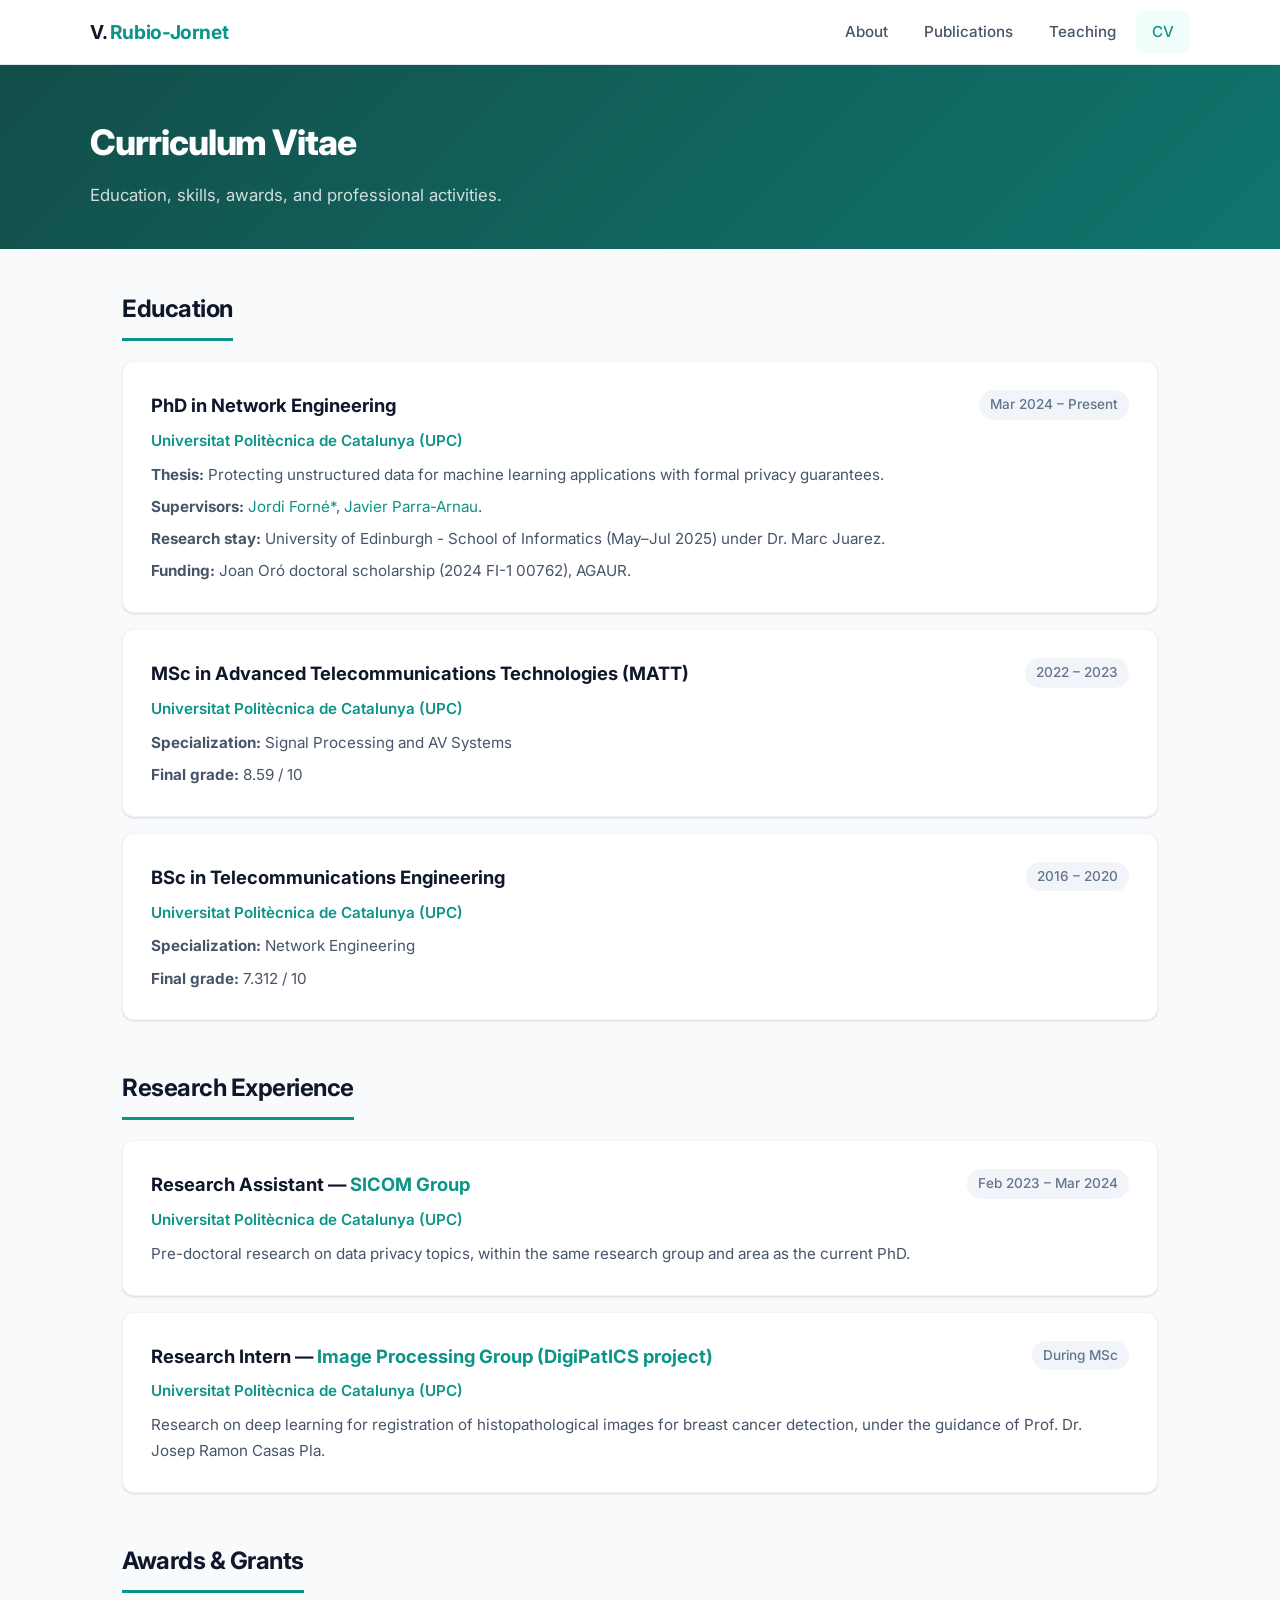
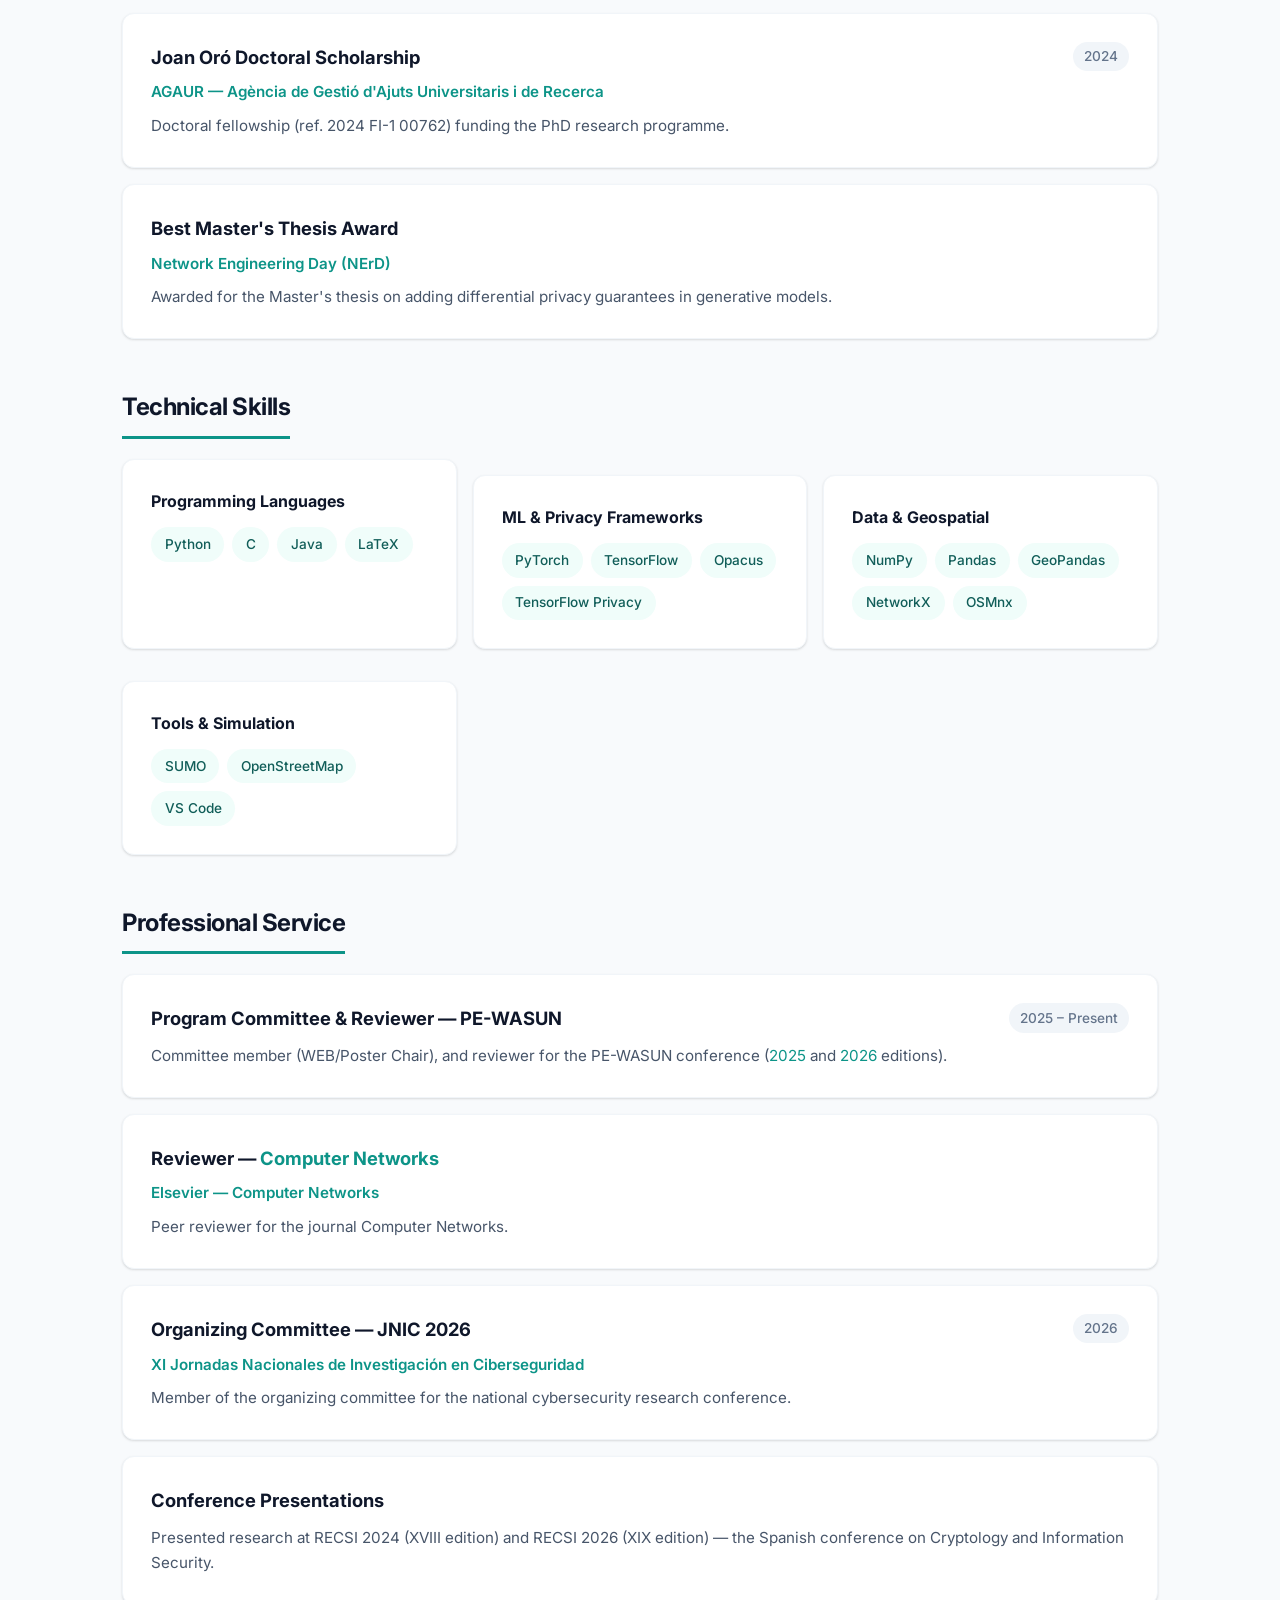
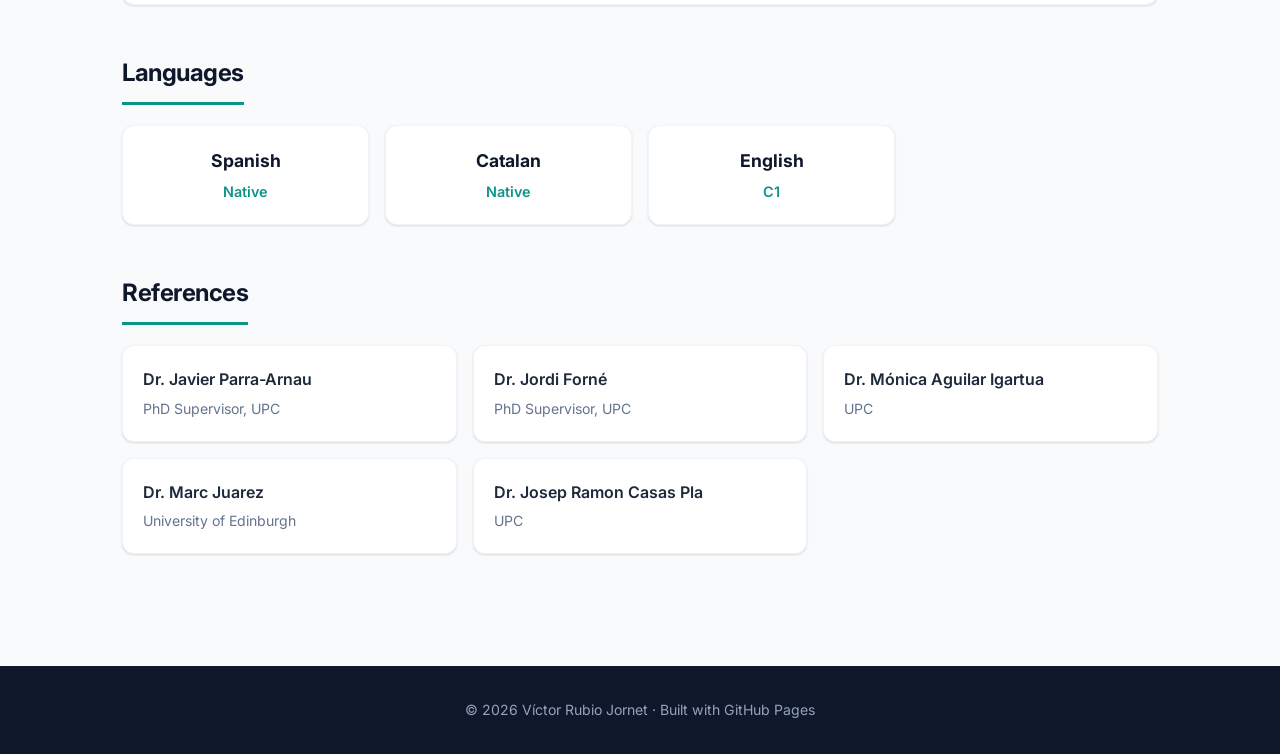
==== cv.html @ 9bb1a93b "first commit" ====
<!DOCTYPE html>
<html lang="en">
<head>
  <meta charset="UTF-8">
  <meta name="viewport" content="width=device-width, initial-scale=1.0">
  <title>CV — Víctor Rubio Jornet</title>
  <meta name="description" content="Curriculum Vitae of Víctor Rubio Jornet — education, skills, awards, and professional service.">
  <link rel="preconnect" href="https://fonts.googleapis.com">
  <link rel="preconnect" href="https://fonts.gstatic.com" crossorigin>
  <link href="https://fonts.googleapis.com/css2?family=Inter:wght@400;500;600;700;800&display=swap" rel="stylesheet">
  <link rel="stylesheet" href="style.css">
</head>
<body>

  <!-- Navbar -->
  <nav class="navbar">
    <div class="navbar-inner">
      <a href="index.html" class="navbar-brand">V. <span>Rubio-Jornet</span></a>
      <button class="hamburger" onclick="document.querySelector('.navbar-links').classList.toggle('open')" aria-label="Toggle menu">
        <span></span><span></span><span></span>
      </button>
      <ul class="navbar-links">
        <li><a href="index.html">About</a></li>
        <li><a href="publications.html">Publications</a></li>
        <li><a href="teaching.html">Teaching</a></li>
        <li><a href="cv.html" class="active">CV</a></li>
      </ul>
    </div>
  </nav>

  <!-- Page Header -->
  <header class="page-header">
    <div class="page-header-inner">
      <h1>Curriculum Vitae</h1>
      <p>Education, skills, awards, and professional activities.</p>
    </div>
  </header>

  <!-- Main -->
  <main class="main">

    <!-- Education -->
    <section class="section fade-in">
      <h2 class="section-title">Education</h2>

      <div class="card">
        <div class="card-header">
          <div>
            <h3>PhD in Network Engineering</h3>
            <p class="institution">Universitat Politècnica de Catalunya (UPC)</p>
          </div>
          <span class="date">Mar 2024 – Present</span>
        </div>
        <p><strong>Thesis:</strong> Protecting unstructured data for machine learning applications with formal privacy guarantees.</p>
        <p><strong>Supervisors:</strong> <a href="https://sites.google.com/site/jordiforne10">Jordi Forné*</a>, <a href="https://javier-parra.staff.upc.edu/index.html">Javier Parra-Arnau</a>.</p>
        <p><strong>Research stay:</strong> University of Edinburgh - School of Informatics (May–Jul 2025) under Dr. Marc Juarez.</p>
        <p><strong>Funding:</strong> Joan Oró doctoral scholarship (2024 FI-1 00762), AGAUR.</p>
      </div>

      <div class="card">
        <div class="card-header">
          <div>
            <h3>MSc in Advanced Telecommunications Technologies (MATT)</h3>
            <p class="institution">Universitat Politècnica de Catalunya (UPC)</p>
          </div>
          <span class="date">2022 – 2023</span>
        </div>
        <p><strong>Specialization:</strong> Signal Processing and AV Systems</p>
        <p><strong>Final grade:</strong> 8.59 / 10</p>
      </div>

      <div class="card">
        <div class="card-header">
          <div>
            <h3>BSc in Telecommunications Engineering</h3>
            <p class="institution">Universitat Politècnica de Catalunya (UPC)</p>
          </div>
          <span class="date">2016 – 2020</span>
        </div>
        <p><strong>Specialization:</strong> Network Engineering</p>
        <p><strong>Final grade:</strong> 7.312 / 10</p>
      </div>
    </section>

    <!-- Research Experience -->
    <section class="section fade-in">
      <h2 class="section-title">Research Experience</h2>

      <div class="card">
        <div class="card-header">
          <div>
            <h3>Research Assistant — <a href="https://siscom.upc.edu/en">SICOM Group</a></h3>
            <p class="institution">Universitat Politècnica de Catalunya (UPC)</p>
          </div>
          <span class="date">Feb 2023 – Mar 2024</span>
        </div>
        <p>Pre-doctoral research on data privacy topics, within the same research group and area as the current PhD.</p>
      </div>

      <div class="card">
        <div class="card-header">
          <div>
            <h3>Research Intern — <a href="https://imatge.upc.edu/web/projects/digipatics-projecte-doptimitzacio-del-diagnostic-anatomopatoleg-en-xarxa-als-hospitals-de"> Image Processing Group (DigiPatICS project)</a></h3>
            <p class="institution">Universitat Politècnica de Catalunya (UPC)</p>
          </div>
          <span class="date">During MSc</span>
        </div>
        <p>Research on deep learning for registration of histopathological images for breast cancer detection, under the guidance of Prof. Dr. Josep Ramon Casas Pla.</p>
      </div>
    </section>

    <!-- Awards & Grants -->
    <section class="section fade-in">
      <h2 class="section-title">Awards &amp; Grants</h2>

      <div class="card">
        <div class="card-header">
          <div>
            <h3>Joan Oró Doctoral Scholarship</h3>
            <p class="institution">AGAUR — Agència de Gestió d'Ajuts Universitaris i de Recerca</p>
          </div>
          <span class="date">2024</span>
        </div>
        <p>Doctoral fellowship (ref. 2024 FI-1 00762) funding the PhD research programme.</p>
      </div>

      <div class="card">
        <div class="card-header">
          <div>
            <h3>Best Master's Thesis Award</h3>
            <p class="institution">Network Engineering Day (NErD)</p>
          </div>
        </div>
        <p>Awarded for the Master's thesis on adding differential privacy guarantees in generative models.</p>
      </div>
    </section>

    <!-- Technical Skills -->
    <section class="section fade-in">
      <h2 class="section-title">Technical Skills</h2>
      <div class="skills-grid">
        <div class="card skill-category">
          <h4>Programming Languages</h4>
          <div class="skill-tags">
            <span class="skill-tag">Python</span>
            <span class="skill-tag">C</span>
            <span class="skill-tag">Java</span>
            <span class="skill-tag">LaTeX</span>
          </div>
        </div>
        <div class="card skill-category">
          <h4>ML &amp; Privacy Frameworks</h4>
          <div class="skill-tags">
            <span class="skill-tag">PyTorch</span>
            <span class="skill-tag">TensorFlow</span>
            <span class="skill-tag">Opacus</span>
            <span class="skill-tag">TensorFlow Privacy</span>
          </div>
        </div>
        <div class="card skill-category">
          <h4>Data &amp; Geospatial</h4>
          <div class="skill-tags">
            <span class="skill-tag">NumPy</span>
            <span class="skill-tag">Pandas</span>
            <span class="skill-tag">GeoPandas</span>
            <span class="skill-tag">NetworkX</span>
            <span class="skill-tag">OSMnx</span>
          </div>
        </div>
        <div class="card skill-category">
          <h4>Tools &amp; Simulation</h4>
          <div class="skill-tags">
            <span class="skill-tag">SUMO</span>
            <span class="skill-tag">OpenStreetMap</span>
            <span class="skill-tag">VS Code</span>
          </div>
        </div>
      </div>
    </section>

    <!-- Professional Service -->
    <section class="section fade-in">
      <h2 class="section-title">Professional Service</h2>

      <div class="card">
        <div class="card-header">
          <div>
            <h3>Program Committee &amp; Reviewer — PE-WASUN</h3>
          </div>
          <span class="date">2025 – Present</span>
        </div>
        <p>Committee member (WEB/Poster Chair), and reviewer for the PE-WASUN conference (<a href="http://pewasun.upc.edu/PEWASUN2025/">2025</a> and <a href="http://pewasun.upc.edu/PEWASUN2026/Pewasun2026.html">2026</a> editions).</p>
      </div>

      <div class="card">
        <div class="card-header">
          <div>
            <h3>Reviewer — <a href="https://www.sciencedirect.com/journal/computer-networks">Computer Networks</a></h3>
            <p class="institution"><a href="https://www.sciencedirect.com/journal/computer-networks" target="_blank" rel="noopener">Elsevier — Computer Networks</a></p>
          </div>
        </div>
        <p>Peer reviewer for the journal Computer Networks.</p>
      </div>

      <div class="card">
        <div class="card-header">
          <div>
            <h3>Organizing Committee — JNIC 2026</h3>
            <p class="institution"><a href="https://www.incibe.es/eventos/JNIC/JNIC2026">XI Jornadas Nacionales de Investigación en Ciberseguridad</a></p>
          </div>
          <span class="date">2026</span>
        </div>
        <p>Member of the organizing committee for the national cybersecurity research conference.</p>
      </div>

      <div class="card">
        <div class="card-header">
          <div>
            <h3>Conference Presentations</h3>
          </div>
        </div>
        <p>Presented research at RECSI 2024 (XVIII edition) and RECSI 2026 (XIX edition) — the Spanish conference on Cryptology and Information Security.</p>
      </div>
    </section>

    <!-- Languages -->
    <section class="section fade-in">
      <h2 class="section-title">Languages</h2>
      <div class="lang-grid">
        <div class="lang-item">
          <p class="lang-name">Spanish</p>
          <p class="lang-level">Native</p>
        </div>
        <div class="lang-item">
          <p class="lang-name">Catalan</p>
          <p class="lang-level">Native</p>
        </div>
        <div class="lang-item">
          <p class="lang-name">English</p>
          <p class="lang-level">C1</p>
        </div>
      </div>
    </section>

    <!-- References -->
    <section class="section fade-in">
      <h2 class="section-title">References</h2>
      <div class="ref-grid">
        <div class="ref-item">
          Dr. Javier Parra-Arnau
          <p class="ref-role">PhD Supervisor, UPC</p>
        </div>
        <div class="ref-item">
          Dr. Jordi Forné
          <p class="ref-role">PhD Supervisor, UPC</p>
        </div>
        <div class="ref-item">
          Dr. Mónica Aguilar Igartua
          <p class="ref-role">UPC</p>
        </div>
        <div class="ref-item">
          Dr. Marc Juarez
          <p class="ref-role">University of Edinburgh</p>
        </div>
        <div class="ref-item">
          Dr. Josep Ramon Casas Pla
          <p class="ref-role">UPC</p>
        </div>
      </div>
    </section>

  </main>

  <!-- Footer -->
  <footer class="footer">
    <p>&copy; 2026 Víctor Rubio Jornet · Built with GitHub Pages</p>
  </footer>

  <script>
    const observer = new IntersectionObserver((entries) => {
      entries.forEach(entry => {
        if (entry.isIntersecting) entry.target.classList.add('visible');
      });
    }, { threshold: 0.1 });
    document.querySelectorAll('.fade-in').forEach(el => observer.observe(el));
  </script>

</body>
</html>
---- style.css ----
/* ===== Reset & Base ===== */
*,
*::before,
*::after {
  margin: 0;
  padding: 0;
  box-sizing: border-box;
}

:root {
  --teal-50: #f0fdfa;
  --teal-100: #ccfbf1;
  --teal-200: #99f6e4;
  --teal-400: #2dd4bf;
  --teal-500: #14b8a6;
  --teal-600: #0d9488;
  --teal-700: #0f766e;
  --teal-800: #115e59;
  --teal-900: #134e4a;

  --slate-50: #f8fafc;
  --slate-100: #f1f5f9;
  --slate-200: #e2e8f0;
  --slate-300: #cbd5e1;
  --slate-400: #94a3b8;
  --slate-500: #64748b;
  --slate-600: #475569;
  --slate-700: #334155;
  --slate-800: #1e293b;
  --slate-900: #0f172a;

  --bg: #ffffff;
  --bg-alt: var(--slate-50);
  --text: var(--slate-800);
  --text-muted: var(--slate-500);
  --accent: var(--teal-600);
  --accent-hover: var(--teal-700);
  --accent-light: var(--teal-50);
  --card-shadow: 0 1px 3px rgba(0, 0, 0, 0.08), 0 1px 2px rgba(0, 0, 0, 0.06);
  --card-shadow-hover: 0 10px 25px rgba(0, 0, 0, 0.1), 0 4px 10px rgba(0, 0, 0, 0.06);
  --transition: 0.3s ease;
  --radius: 12px;
  --max-width: 1100px;
}

html {
  scroll-behavior: smooth;
}

body {
  font-family: 'Inter', 'Segoe UI', system-ui, -apple-system, sans-serif;
  color: var(--text);
  background: var(--bg-alt);
  line-height: 1.7;
  font-size: 16px;
}

a {
  color: var(--accent);
  text-decoration: none;
  transition: color var(--transition);
}

a:hover {
  color: var(--accent-hover);
}

img {
  max-width: 100%;
  display: block;
}

/* ===== Navbar ===== */
.navbar {
  position: sticky;
  top: 0;
  z-index: 100;
  background: rgba(255, 255, 255, 0.92);
  backdrop-filter: blur(12px);
  -webkit-backdrop-filter: blur(12px);
  border-bottom: 1px solid var(--slate-200);
  padding: 0 2rem;
}

.navbar-inner {
  max-width: var(--max-width);
  margin: 0 auto;
  display: flex;
  align-items: center;
  justify-content: space-between;
  height: 64px;
}

.navbar-brand {
  font-weight: 700;
  font-size: 1.2rem;
  color: var(--slate-900);
  letter-spacing: -0.02em;
}

.navbar-brand span {
  color: var(--accent);
}

.navbar-links {
  display: flex;
  gap: 0.25rem;
  list-style: none;
}

.navbar-links a {
  display: block;
  padding: 0.5rem 1rem;
  color: var(--slate-600);
  font-weight: 500;
  font-size: 0.95rem;
  border-radius: 8px;
  transition: background var(--transition), color var(--transition);
}

.navbar-links a:hover,
.navbar-links a.active {
  color: var(--accent);
  background: var(--accent-light);
}

.hamburger {
  display: none;
  background: none;
  border: none;
  cursor: pointer;
  padding: 0.5rem;
}

.hamburger span {
  display: block;
  width: 24px;
  height: 2px;
  background: var(--slate-700);
  margin: 5px 0;
  border-radius: 2px;
  transition: var(--transition);
}

/* ===== Hero Section (Home page) ===== */
.hero {
  background: linear-gradient(135deg, var(--teal-900) 0%, var(--teal-700) 50%, var(--teal-600) 100%);
  color: #fff;
  padding: 5rem 2rem 4rem;
}

.hero-inner {
  max-width: var(--max-width);
  margin: 0 auto;
  display: flex;
  align-items: center;
  gap: 3rem;
}

.hero-photo {
  flex-shrink: 0;
  width: 200px;
  height: 200px;
  border-radius: 50%;
  background: rgba(255, 255, 255, 0.15);
  border: 4px solid rgba(255, 255, 255, 0.3);
  display: flex;
  align-items: center;
  justify-content: center;
  overflow: hidden;
}

.hero-photo img {
  width: 100%;
  height: 100%;
  object-fit: cover;
}

.hero-photo .placeholder-text {
  font-size: 0.85rem;
  opacity: 0.7;
  text-align: center;
  padding: 1rem;
}

.hero-text h1 {
  font-size: 2.5rem;
  font-weight: 800;
  letter-spacing: -0.03em;
  margin-bottom: 0.3rem;
}

.hero-text .subtitle {
  font-size: 1.15rem;
  opacity: 0.9;
  margin-bottom: 0.5rem;
  font-weight: 400;
}

.hero-text .affiliation {
  font-size: 0.95rem;
  opacity: 0.75;
  margin-bottom: 1.5rem;
}

.hero-links {
  display: flex;
  gap: 0.75rem;
  flex-wrap: wrap;
}

.hero-links a {
  display: inline-flex;
  align-items: center;
  gap: 0.4rem;
  padding: 0.5rem 1rem;
  background: rgba(255, 255, 255, 0.15);
  color: #fff;
  border-radius: 8px;
  font-size: 0.9rem;
  font-weight: 500;
  transition: background var(--transition);
  border: 1px solid rgba(255, 255, 255, 0.2);
}

.hero-links a:hover {
  background: rgba(255, 255, 255, 0.25);
  color: #fff;
}

/* ===== Page Header (non-home pages) ===== */
.page-header {
  background: linear-gradient(135deg, var(--teal-900) 0%, var(--teal-700) 100%);
  color: #fff;
  padding: 3rem 2rem 2.5rem;
}

.page-header-inner {
  max-width: var(--max-width);
  margin: 0 auto;
}

.page-header h1 {
  font-size: 2.2rem;
  font-weight: 800;
  letter-spacing: -0.03em;
}

.page-header p {
  opacity: 0.8;
  margin-top: 0.5rem;
  font-size: 1.05rem;
}

/* ===== Main Content ===== */
.main {
  max-width: var(--max-width);
  margin: 0 auto;
  padding: 2.5rem 2rem 4rem;
}

/* ===== Section ===== */
.section {
  margin-bottom: 3rem;
}

.section-title {
  font-size: 1.5rem;
  font-weight: 700;
  color: var(--slate-900);
  margin-bottom: 1.25rem;
  padding-bottom: 0.5rem;
  border-bottom: 3px solid var(--accent);
  display: inline-block;
  letter-spacing: -0.02em;
}

/* ===== Cards ===== */
.card {
  background: var(--bg);
  border-radius: var(--radius);
  padding: 1.75rem;
  box-shadow: var(--card-shadow);
  transition: box-shadow var(--transition), transform var(--transition);
  border: 1px solid var(--slate-100);
}

.card:hover {
  box-shadow: var(--card-shadow-hover);
  transform: translateY(-2px);
}

.card + .card {
  margin-top: 1rem;
}

.card-header {
  display: flex;
  justify-content: space-between;
  align-items: flex-start;
  gap: 1rem;
  margin-bottom: 0.5rem;
}

.card h3 {
  font-size: 1.15rem;
  font-weight: 700;
  color: var(--slate-900);
}

.card .date {
  font-size: 0.85rem;
  color: var(--text-muted);
  white-space: nowrap;
  font-weight: 500;
  background: var(--slate-100);
  padding: 0.2rem 0.7rem;
  border-radius: 20px;
}

.card .institution {
  color: var(--accent);
  font-weight: 600;
  font-size: 0.95rem;
}

.card p {
  color: var(--slate-600);
  margin-top: 0.4rem;
  font-size: 0.95rem;
}

/* ===== Publication Card ===== */
.pub-card {
  border-left: 4px solid var(--accent);
}

.pub-card .pub-title {
  font-weight: 700;
  color: var(--slate-900);
  font-size: 1.05rem;
}

.pub-card .pub-authors {
  color: var(--slate-600);
  font-size: 0.9rem;
  margin-top: 0.25rem;
}

.pub-card .pub-venue {
  color: var(--text-muted);
  font-size: 0.88rem;
  font-style: italic;
  margin-top: 0.2rem;
}

.pub-badge {
  display: inline-block;
  font-size: 0.75rem;
  font-weight: 600;
  padding: 0.2rem 0.6rem;
  border-radius: 20px;
  margin-top: 0.5rem;
}

.pub-badge.published {
  background: var(--teal-100);
  color: var(--teal-800);
}

.pub-badge.review {
  background: #fef3c7;
  color: #92400e;
}

/* ===== Skills Grid ===== */
.skills-grid {
  display: grid;
  grid-template-columns: repeat(auto-fill, minmax(280px, 1fr));
  gap: 1rem;
}

.skill-category h4 {
  font-weight: 700;
  color: var(--slate-900);
  margin-bottom: 0.75rem;
  font-size: 1rem;
}

.skill-tags {
  display: flex;
  flex-wrap: wrap;
  gap: 0.5rem;
}

.skill-tag {
  display: inline-block;
  padding: 0.35rem 0.85rem;
  background: var(--accent-light);
  color: var(--teal-800);
  border-radius: 20px;
  font-size: 0.85rem;
  font-weight: 500;
  transition: background var(--transition), transform var(--transition);
}

.skill-tag:hover {
  background: var(--teal-100);
  transform: translateY(-1px);
}

/* ===== Languages ===== */
.lang-grid {
  display: grid;
  grid-template-columns: repeat(auto-fill, minmax(200px, 1fr));
  gap: 1rem;
}

.lang-item {
  background: var(--bg);
  border-radius: var(--radius);
  padding: 1.25rem;
  text-align: center;
  box-shadow: var(--card-shadow);
  border: 1px solid var(--slate-100);
}

.lang-item .lang-name {
  font-weight: 700;
  font-size: 1.1rem;
  color: var(--slate-900);
}

.lang-item .lang-level {
  color: var(--accent);
  font-weight: 600;
  font-size: 0.9rem;
  margin-top: 0.25rem;
}

/* ===== References ===== */
.ref-grid {
  display: grid;
  grid-template-columns: repeat(auto-fill, minmax(250px, 1fr));
  gap: 1rem;
}

.ref-item {
  background: var(--bg);
  border-radius: var(--radius);
  padding: 1.25rem;
  box-shadow: var(--card-shadow);
  border: 1px solid var(--slate-100);
  font-weight: 600;
  color: var(--slate-800);
}

.ref-item .ref-role {
  font-weight: 400;
  font-size: 0.88rem;
  color: var(--text-muted);
  margin-top: 0.2rem;
}

/* ===== Bio Section ===== */
.bio-placeholder {
  background: var(--bg);
  border-radius: var(--radius);
  padding: 2rem;
  border: 2px dashed var(--slate-300);
  color: var(--text-muted);
  text-align: center;
  font-style: italic;
}

/* ===== Footer ===== */
.footer {
  background: var(--slate-900);
  color: var(--slate-400);
  text-align: center;
  padding: 2rem;
  font-size: 0.88rem;
}

.footer a {
  color: var(--teal-400);
}

.footer a:hover {
  color: var(--teal-200);
}

/* ===== Fade-in Animation ===== */
.fade-in {
  opacity: 0;
  transform: translateY(20px);
  transition: opacity 0.6s ease, transform 0.6s ease;
}

.fade-in.visible {
  opacity: 1;
  transform: translateY(0);
}

/* ===== Responsive ===== */
@media (max-width: 768px) {
  .hero-inner {
    flex-direction: column;
    text-align: center;
  }

  .hero-text h1 {
    font-size: 2rem;
  }

  .hero-links {
    justify-content: center;
  }

  .hamburger {
    display: block;
  }

  .navbar-links {
    display: none;
    position: absolute;
    top: 64px;
    left: 0;
    right: 0;
    background: rgba(255, 255, 255, 0.98);
    backdrop-filter: blur(12px);
    flex-direction: column;
    padding: 1rem;
    border-bottom: 1px solid var(--slate-200);
    box-shadow: 0 4px 12px rgba(0, 0, 0, 0.1);
  }

  .navbar-links.open {
    display: flex;
  }

  .card-header {
    flex-direction: column;
    gap: 0.3rem;
  }

  .page-header h1 {
    font-size: 1.75rem;
  }

  .skills-grid {
    grid-template-columns: 1fr;
  }
}

@media (max-width: 480px) {
  .hero-photo {
    width: 150px;
    height: 150px;
  }

  .hero-text h1 {
    font-size: 1.6rem;
  }

  .main {
    padding: 1.5rem 1rem 3rem;
  }
}
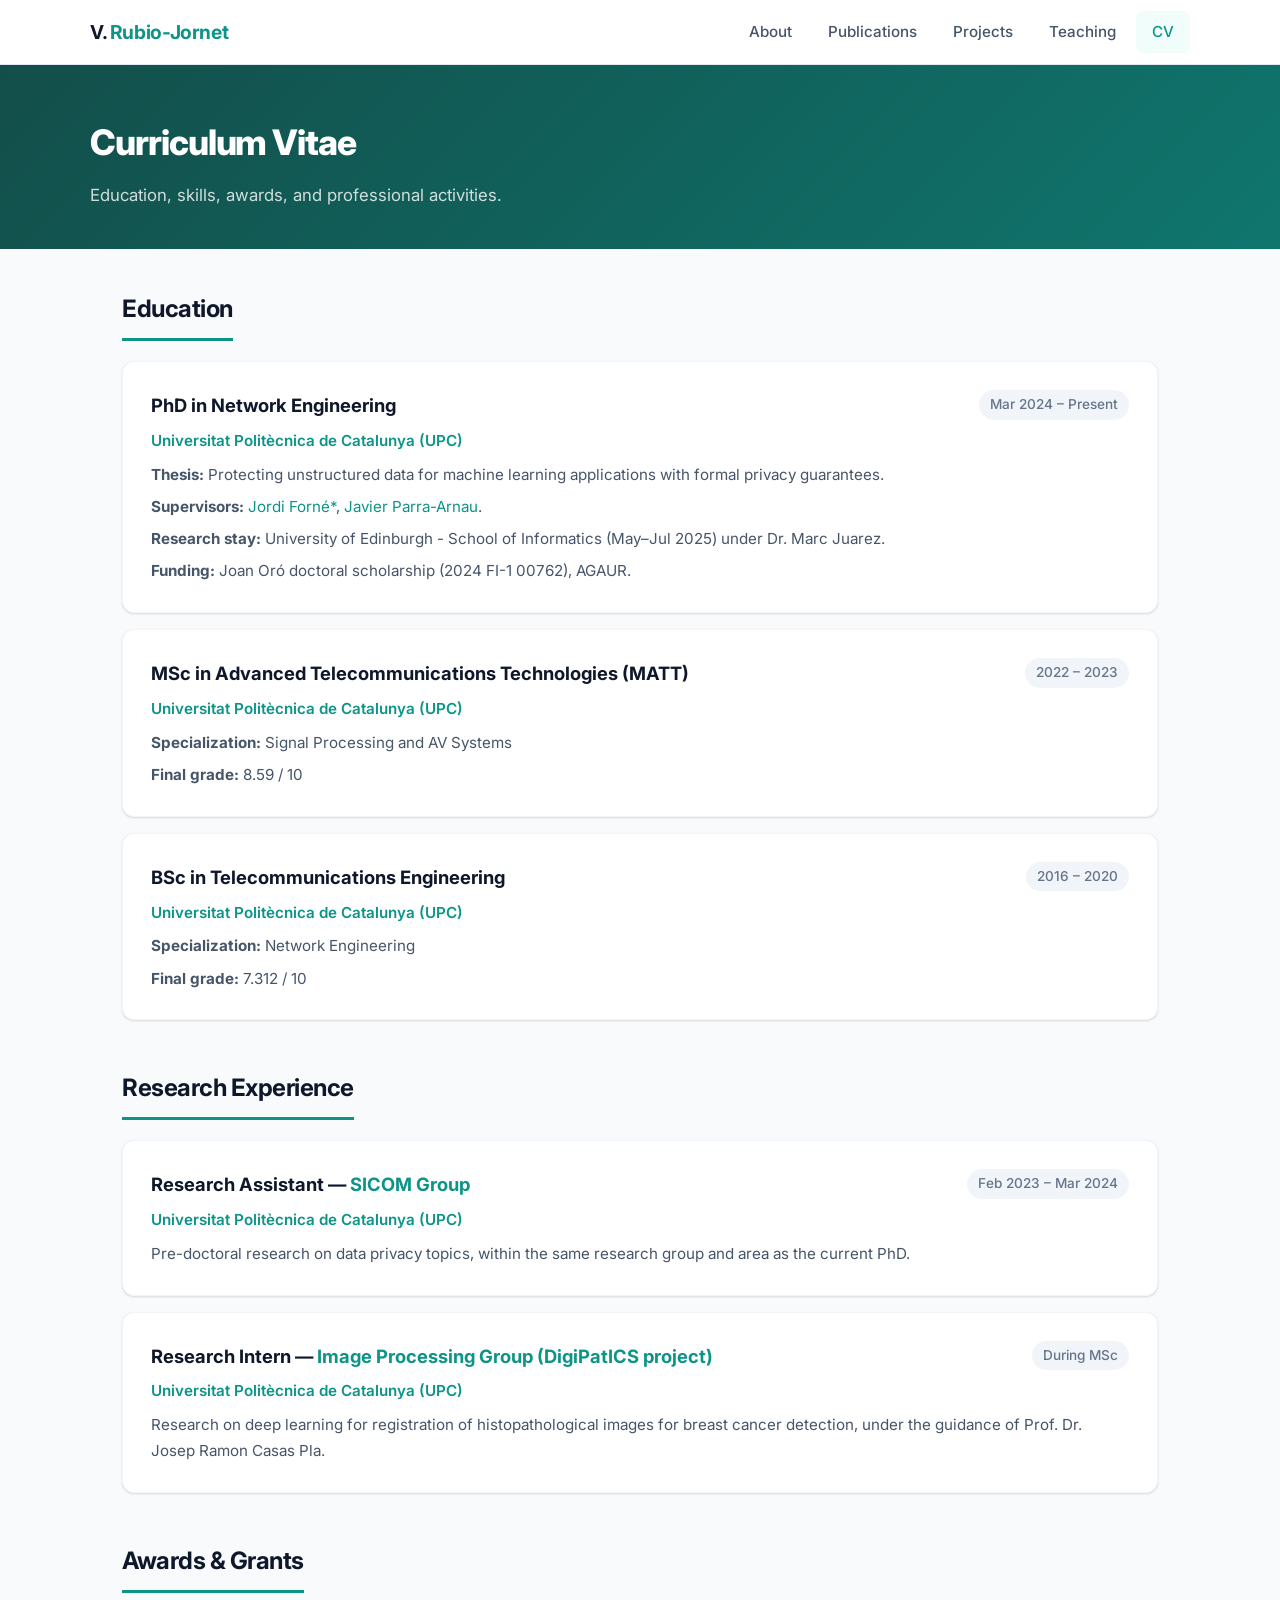
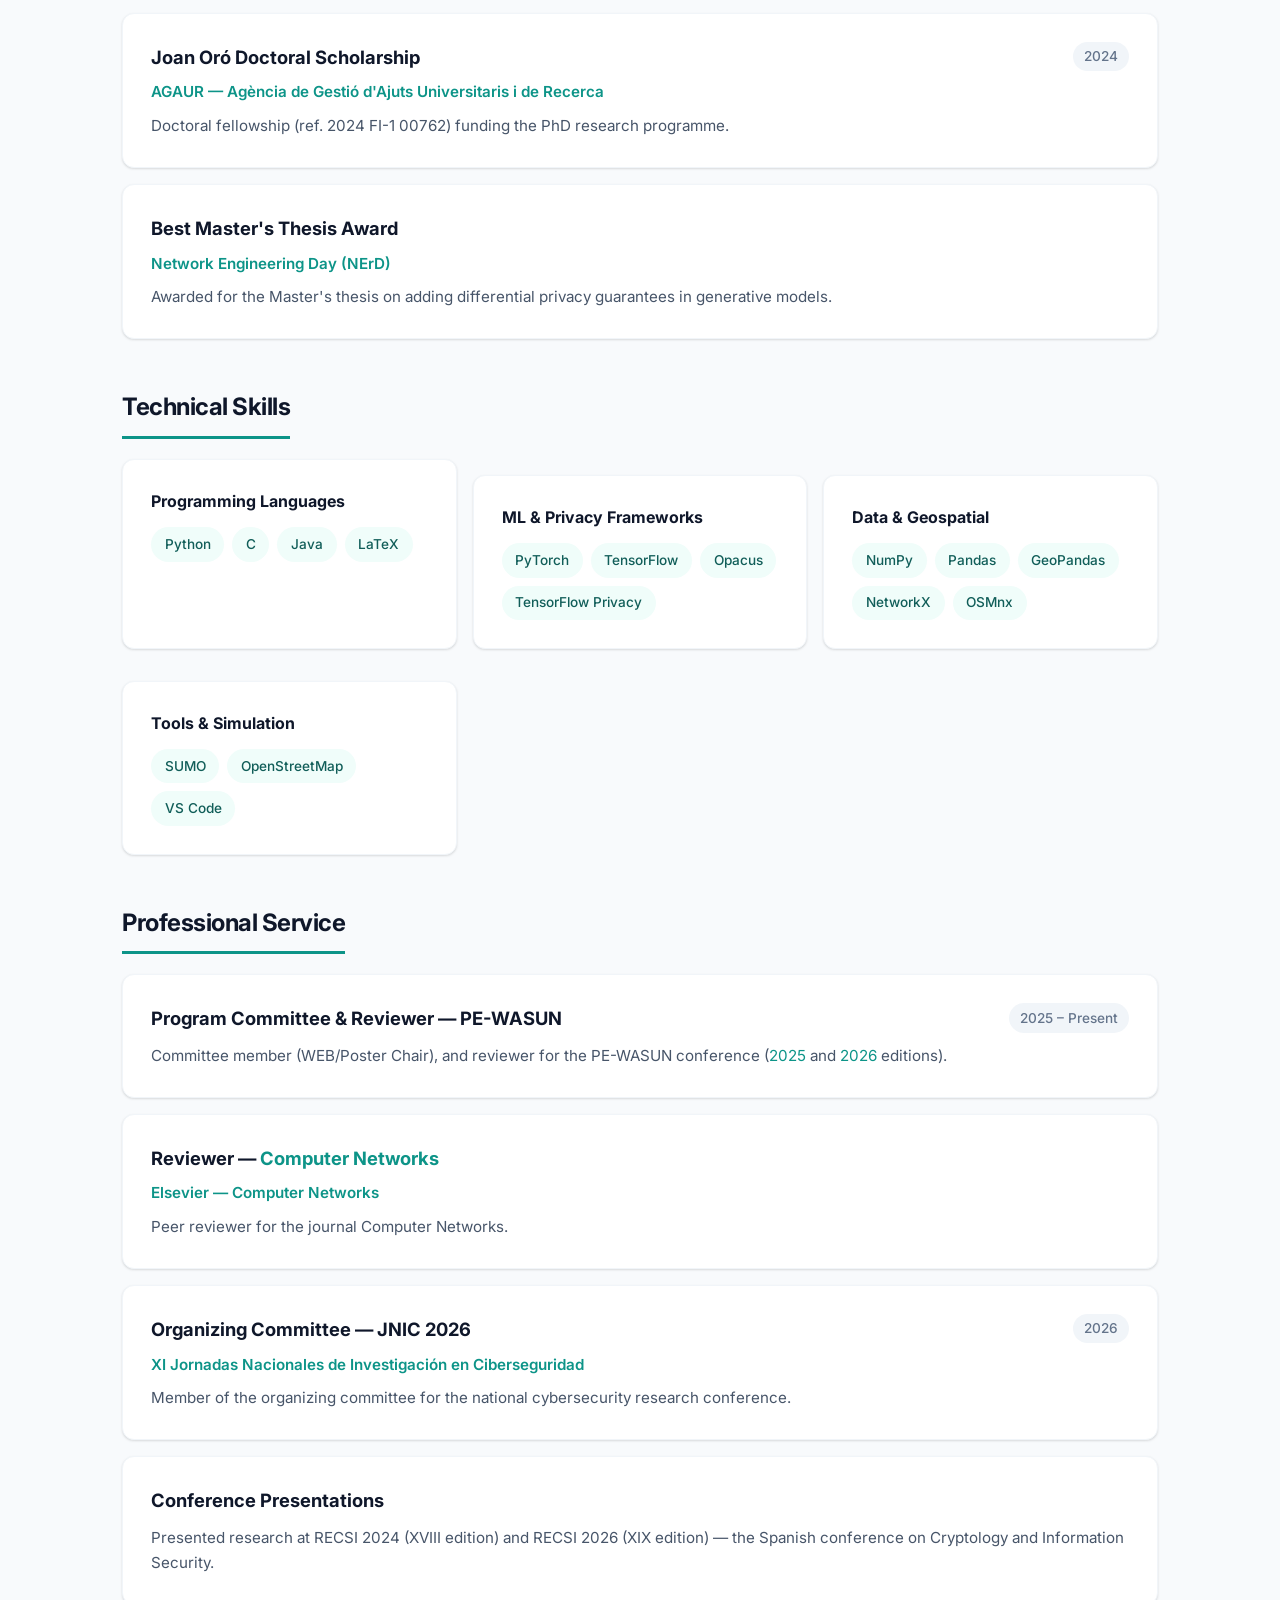
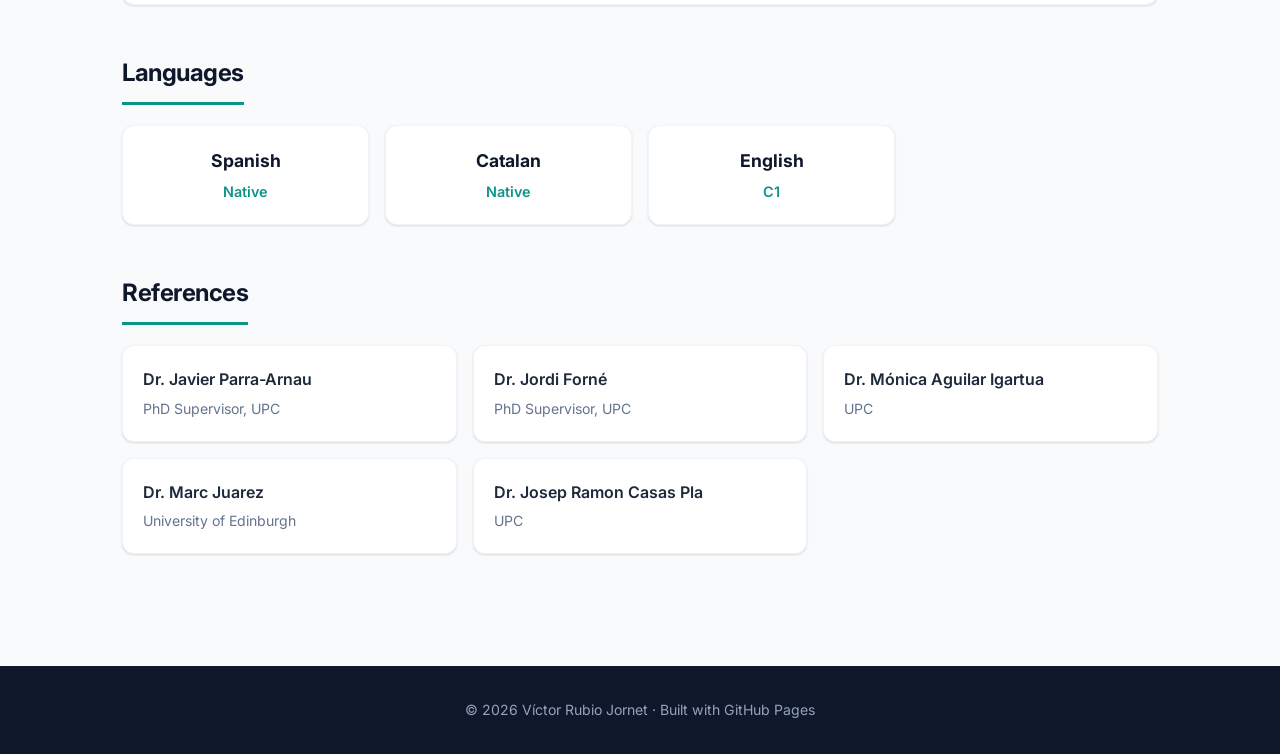
==== commit c1ce1e8b: "Added Projects page Added new page with the projects I have been involved with" ====
--- a/cv.html
+++ b/cv.html
@@ -22,6 +22,7 @@
       <ul class="navbar-links">
         <li><a href="index.html">About</a></li>
         <li><a href="publications.html">Publications</a></li>
+        <li><a href="projects.html">Projects</a></li>
         <li><a href="teaching.html">Teaching</a></li>
         <li><a href="cv.html" class="active">CV</a></li>
       </ul>
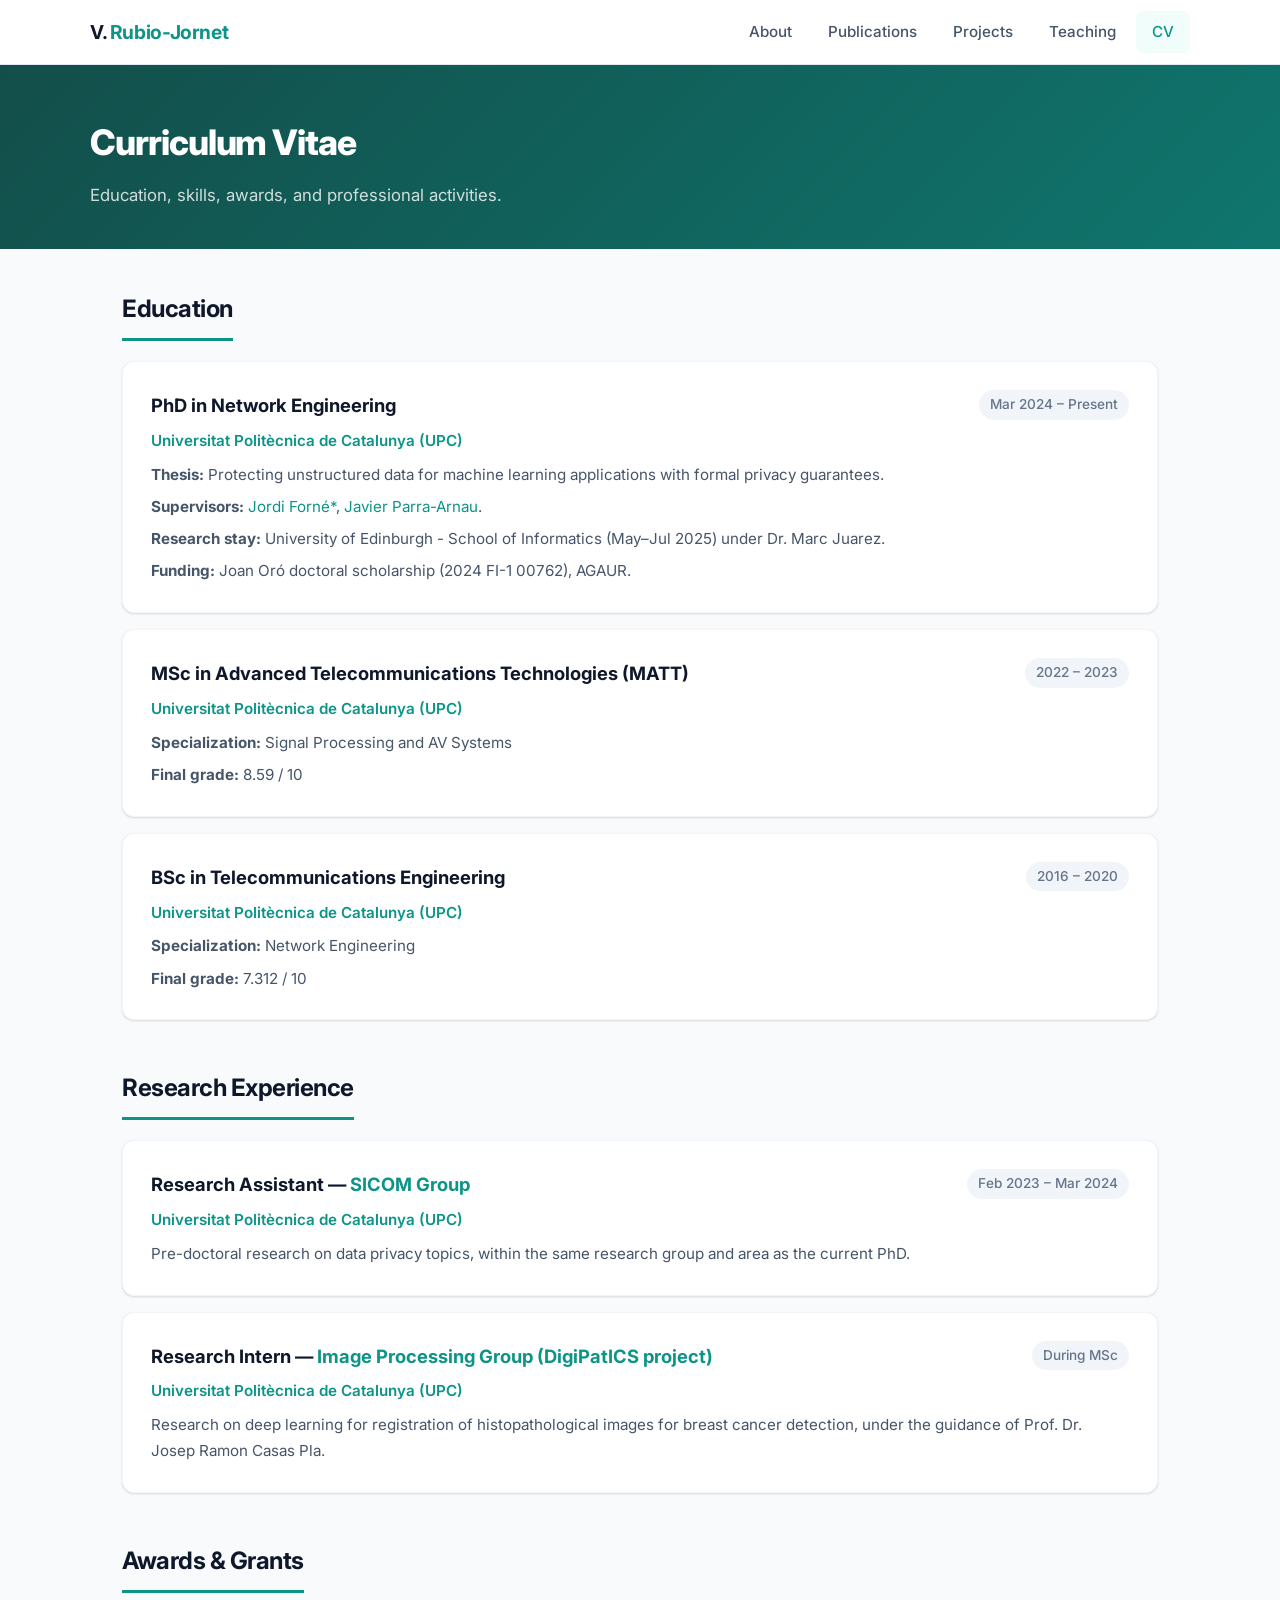
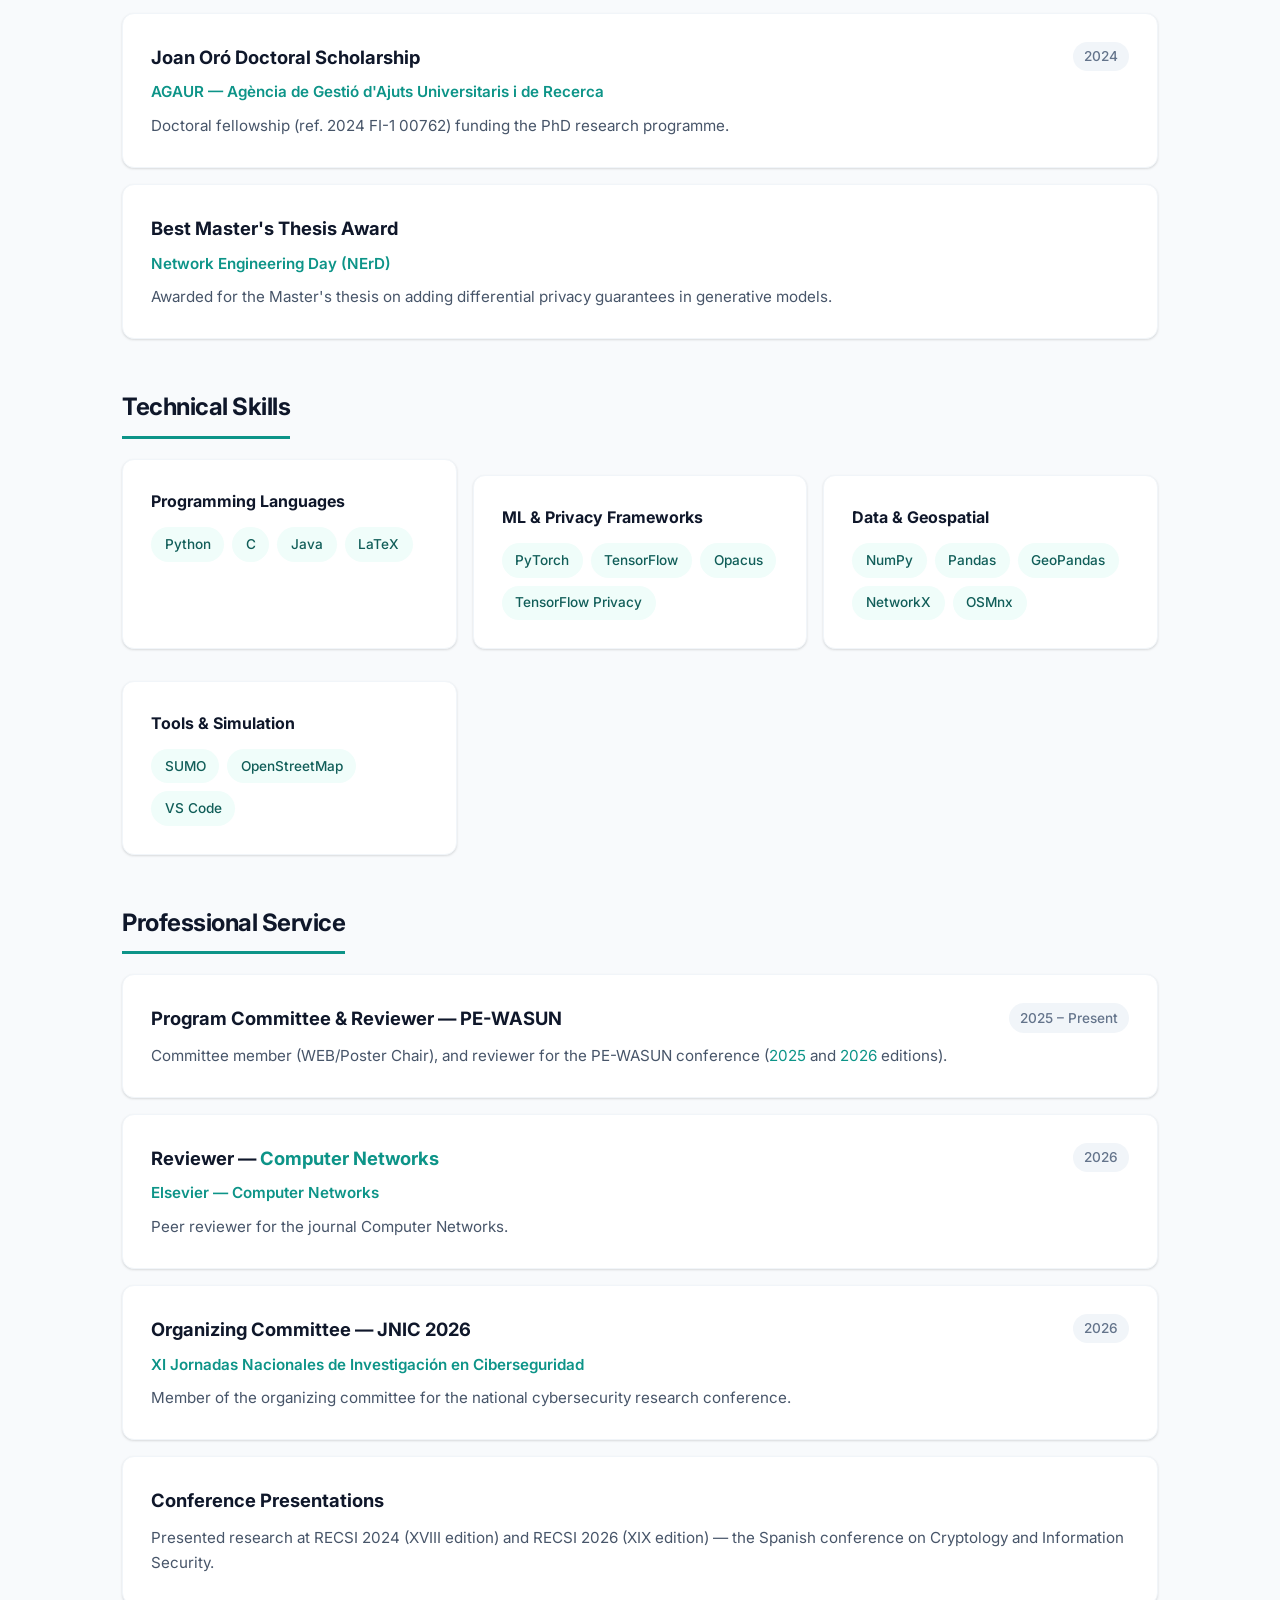
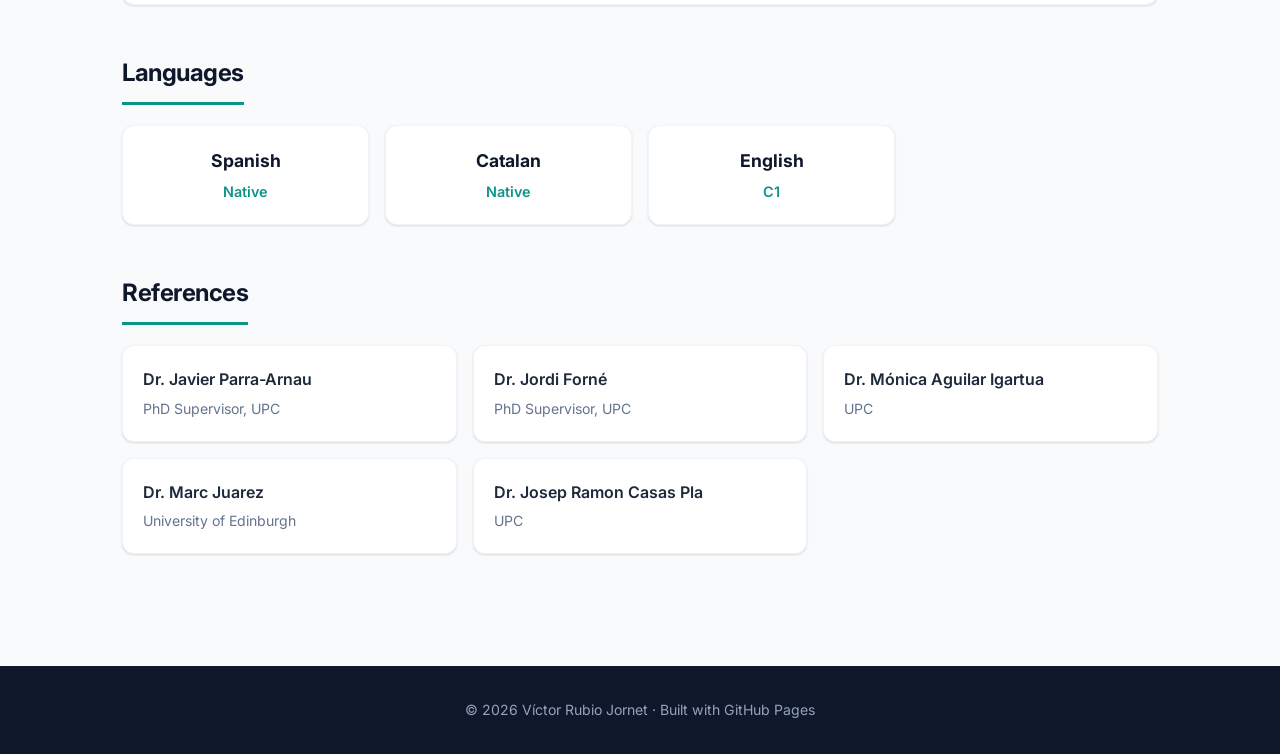
==== commit b8ce7e46: "Changes in CV and Projects CV: Added dates on the reviewr for the CN journal Projects: Added Marc to" ====
--- a/cv.html
+++ b/cv.html
@@ -9,6 +9,7 @@
   <link rel="preconnect" href="https://fonts.gstatic.com" crossorigin>
   <link href="https://fonts.googleapis.com/css2?family=Inter:wght@400;500;600;700;800&display=swap" rel="stylesheet">
   <link rel="stylesheet" href="style.css">
+  <link rel="icon" href="favicon.svg" type="image/svg+xml">
 </head>
 <body>
 
@@ -199,6 +200,7 @@
             <h3>Reviewer — <a href="https://www.sciencedirect.com/journal/computer-networks">Computer Networks</a></h3>
             <p class="institution"><a href="https://www.sciencedirect.com/journal/computer-networks" target="_blank" rel="noopener">Elsevier — Computer Networks</a></p>
           </div>
+          <span class="date">2026</span>
         </div>
         <p>Peer reviewer for the journal Computer Networks.</p>
       </div>
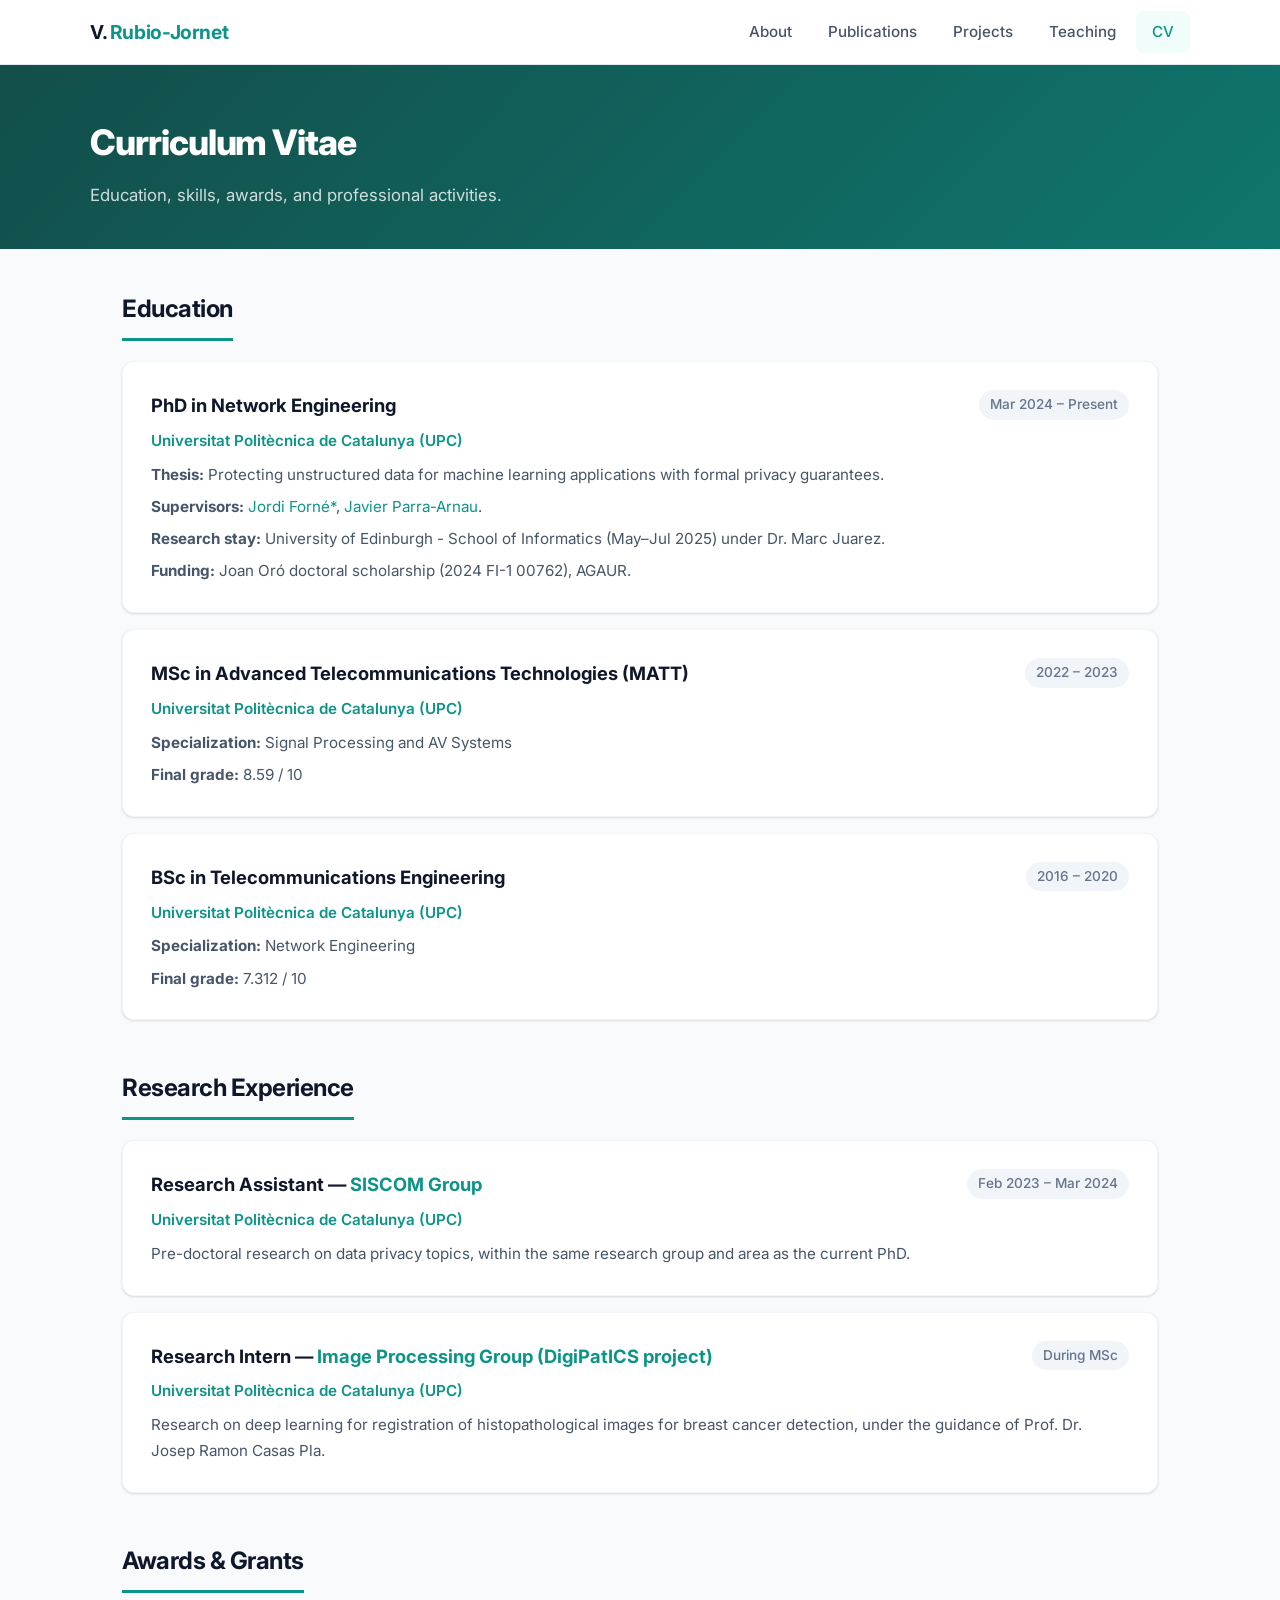
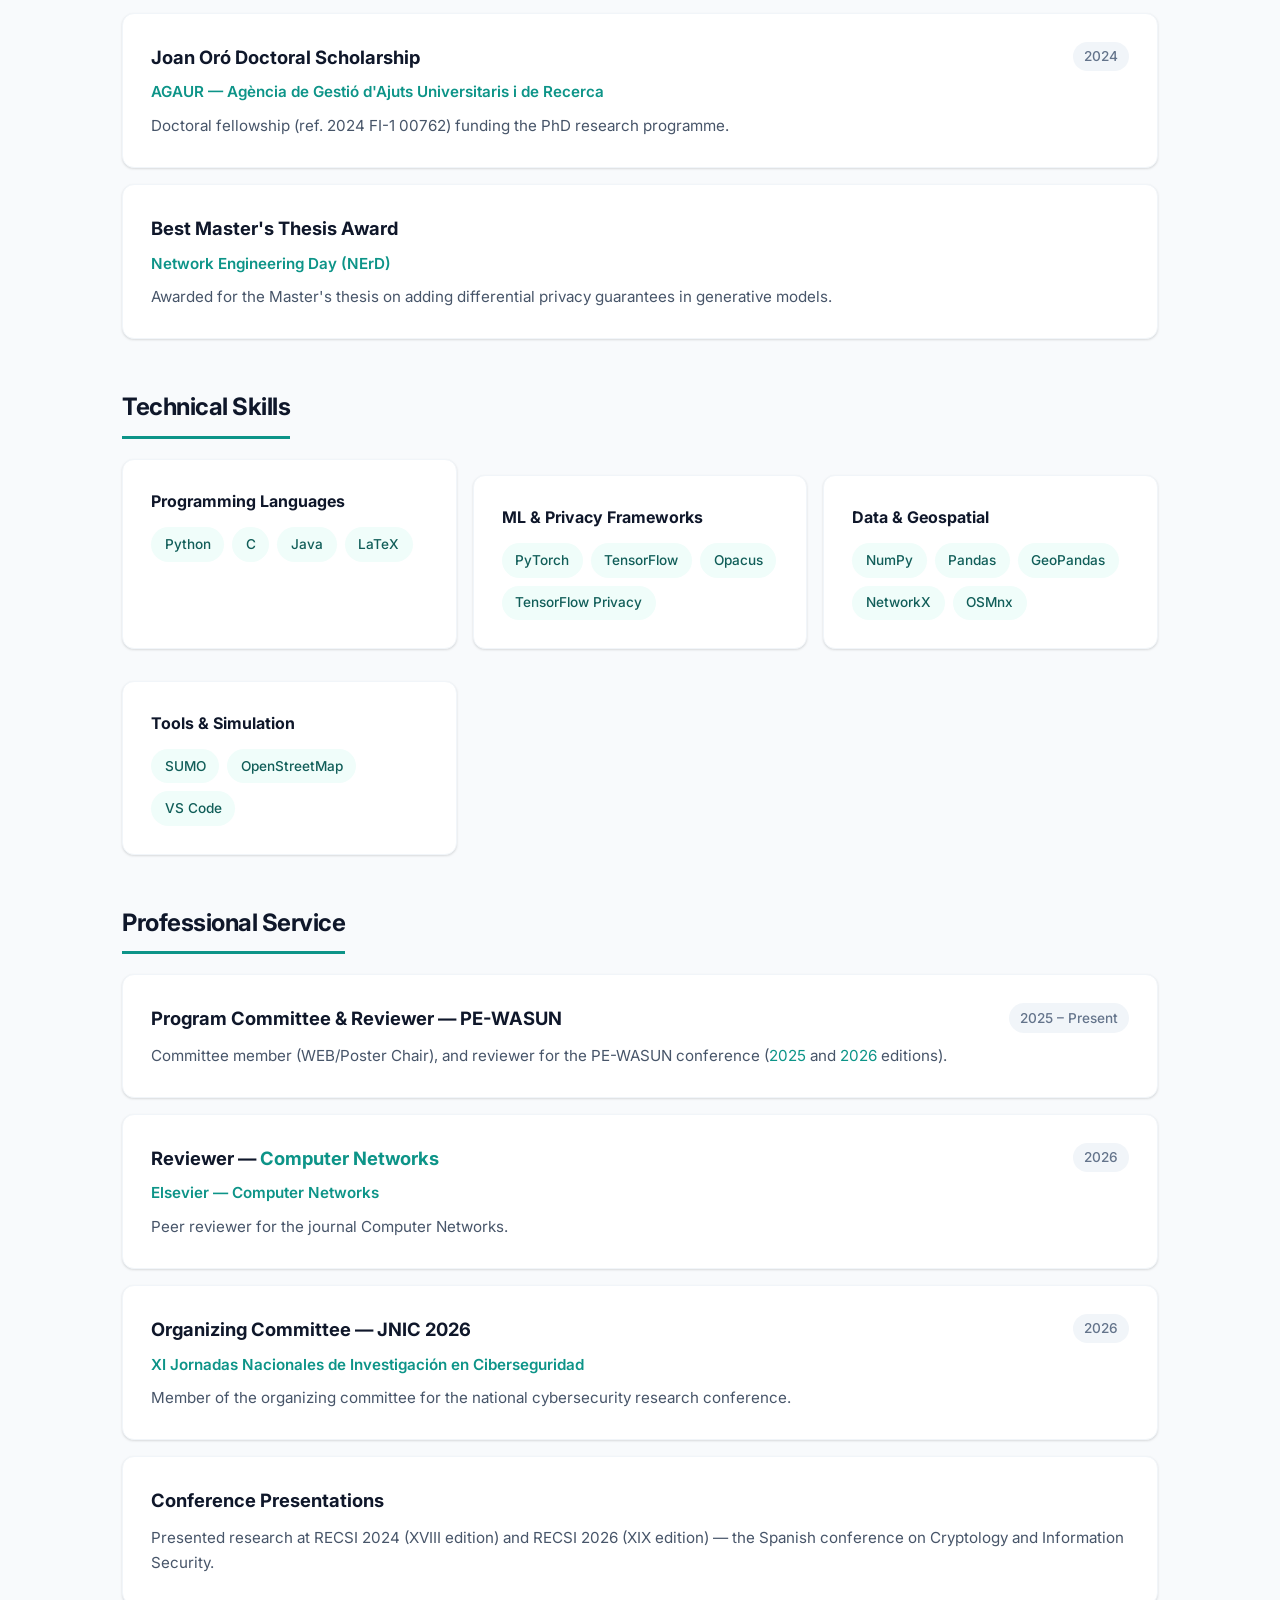
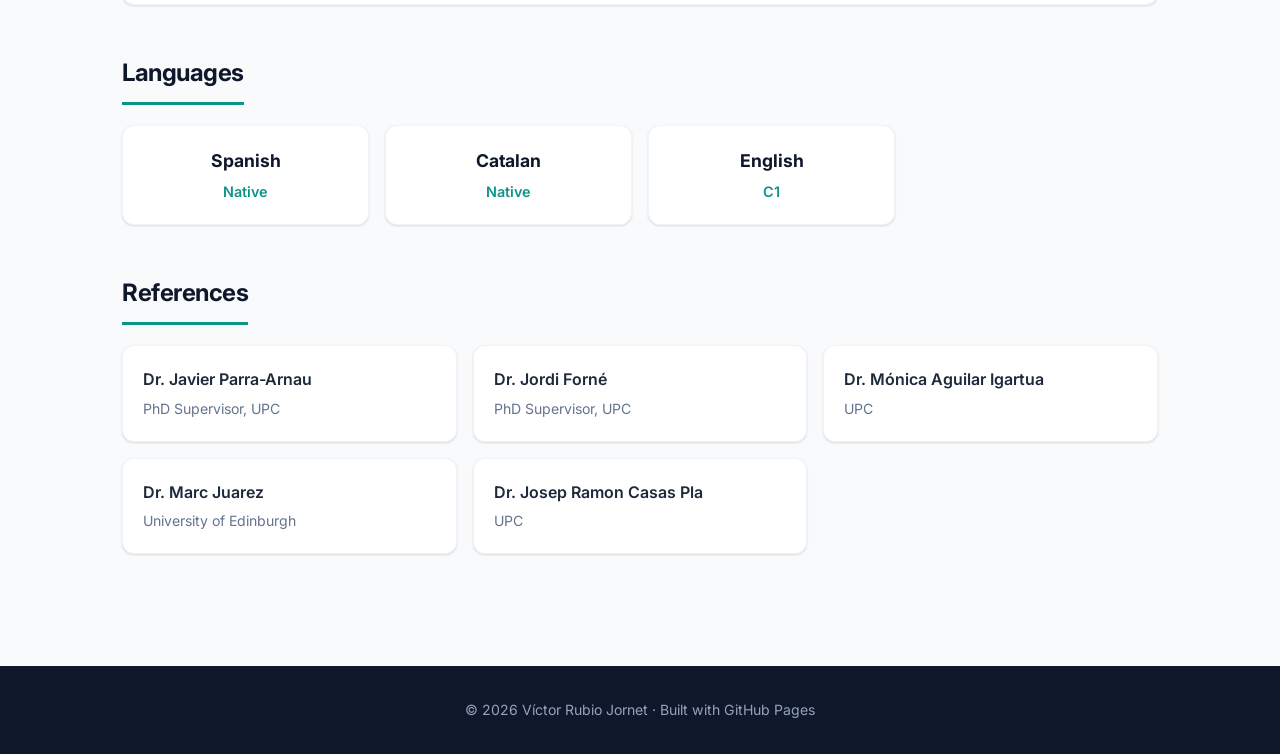
==== commit 3746945d: "SICOM to SISCOM" ====
--- a/cv.html
+++ b/cv.html
@@ -91,7 +91,7 @@
       <div class="card">
         <div class="card-header">
           <div>
-            <h3>Research Assistant — <a href="https://siscom.upc.edu/en">SICOM Group</a></h3>
+            <h3>Research Assistant — <a href="https://siscom.upc.edu/en">SISCOM Group</a></h3>
             <p class="institution">Universitat Politècnica de Catalunya (UPC)</p>
           </div>
           <span class="date">Feb 2023 – Mar 2024</span>
